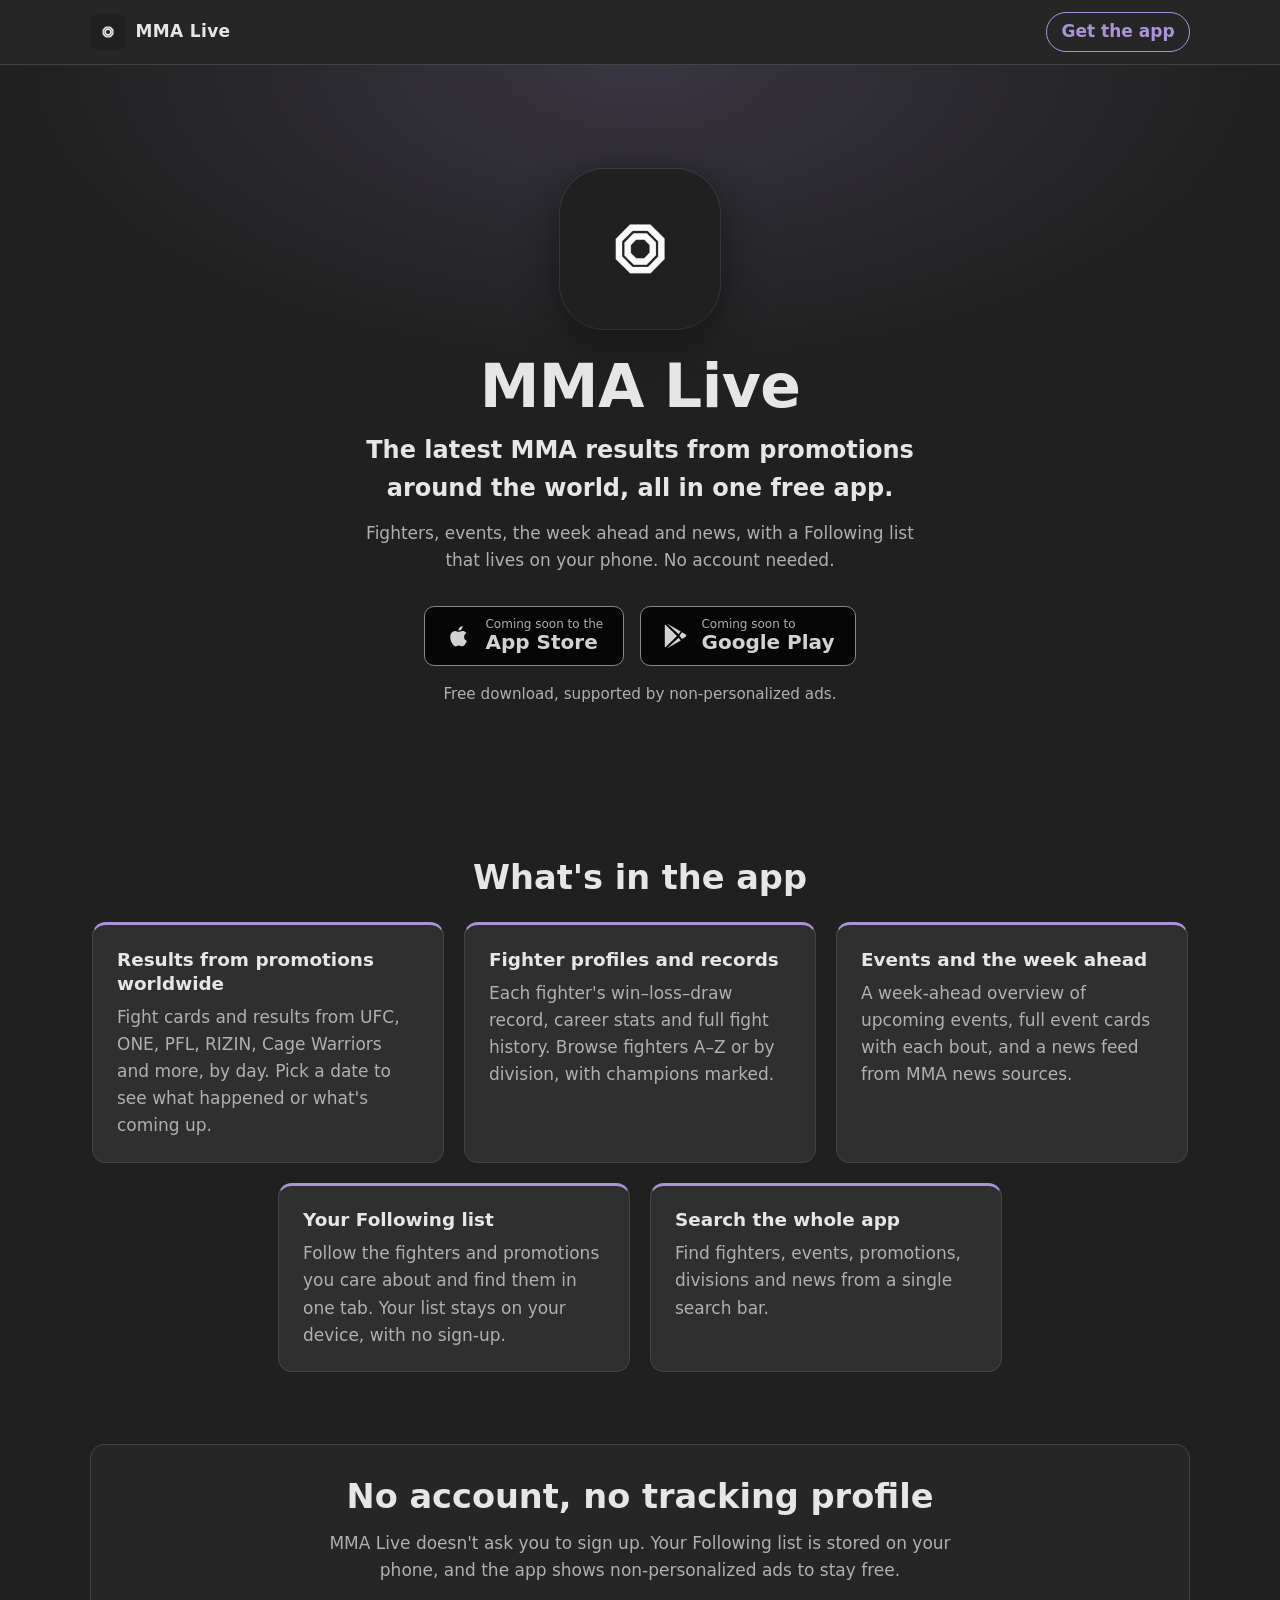
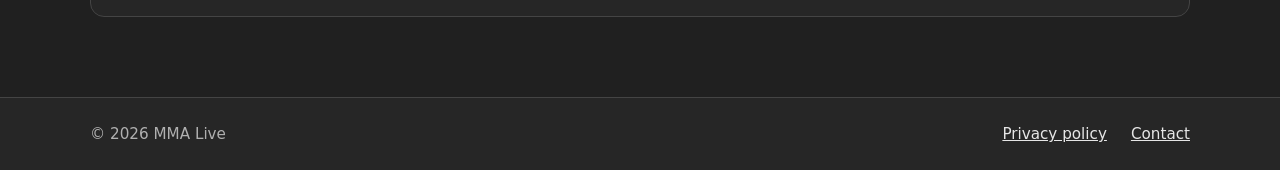
==== index.html @ 93dc12cd "Landing page for mma-live.com (static, GitHub Pages)" ====
<!DOCTYPE html>
<html lang="en">
<head>
  <meta charset="utf-8">
  <meta name="viewport" content="width=device-width, initial-scale=1">
  <title>MMA Live: MMA results, fighters and events worldwide</title>
  <meta name="description" content="MMA Live is a free Android and iOS app for the latest MMA results from promotions around the world, with fighter profiles, events, the week ahead, news and your own Following list. No account needed.">
  <link rel="canonical" href="https://mma-live.com/">
  <meta name="theme-color" content="#202020">
  <meta name="color-scheme" content="dark">

  <!-- Open Graph -->
  <meta property="og:type" content="website">
  <meta property="og:site_name" content="MMA Live">
  <meta property="og:title" content="MMA Live: MMA results, fighters and events worldwide">
  <meta property="og:description" content="The latest MMA results from promotions worldwide, plus fighter profiles, events and a Following list that stays on your device.">
  <meta property="og:url" content="https://mma-live.com/">
  <meta property="og:image" content="https://mma-live.com/assets/og-image.png">
  <meta property="og:image:width" content="1200">
  <meta property="og:image:height" content="630">
  <meta property="og:image:alt" content="MMA Live app logo">

  <!-- Twitter / X -->
  <meta name="twitter:card" content="summary_large_image">
  <meta name="twitter:title" content="MMA Live: MMA results, fighters and events worldwide">
  <meta name="twitter:description" content="The latest MMA results from promotions worldwide, plus fighter profiles, events and a Following list that stays on your device.">
  <meta name="twitter:image" content="https://mma-live.com/assets/og-image.png">

  <link rel="icon" href="/favicon.ico" sizes="any">
  <link rel="icon" type="image/png" sizes="192x192" href="/assets/icon-192.png">
  <link rel="apple-touch-icon" href="/assets/apple-touch-icon.png">
  <link rel="stylesheet" href="/styles.css">
</head>
<body>
  <a class="skip-link" href="#main">Skip to content</a>

  <header class="site-header">
    <div class="container header-inner">
      <a class="brand" href="/" aria-label="MMA Live home">
        <img src="/assets/icon-192.png" alt="" width="36" height="36">
        <span>MMA Live</span>
      </a>
      <a class="header-cta" href="#download">Get the app</a>
    </div>
  </header>

  <main id="main">
    <section class="hero" aria-labelledby="hero-title">
      <div class="container hero-inner">
        <img class="hero-icon" src="/assets/icon-512.png" alt="MMA Live app icon" width="160" height="160">
        <h1 id="hero-title">MMA Live</h1>
        <p class="tagline">The latest MMA results from promotions around the world, all in one free app.</p>
        <p class="subline">Fighters, events, the week ahead and news, with a Following list that lives on your phone. No account needed.</p>

        <div class="store-buttons" id="download">
          <!--
            Store buttons. While a listing isn't live, the button is a non-clickable
            "Coming soon" badge. To go live, flip `live` to true in STORE_LINKS
            at the bottom of this file (one line per store).
          -->
          <span class="store-btn is-soon" data-store="ios">
            <svg class="store-glyph" viewBox="0 0 24 24" aria-hidden="true" focusable="false"><path fill="currentColor" d="M16.37 12.73c-.02-2.2 1.8-3.26 1.88-3.31-1.03-1.5-2.62-1.7-3.19-1.73-1.36-.14-2.65.8-3.34.8-.69 0-1.75-.78-2.88-.76-1.48.02-2.85.86-3.61 2.18-1.54 2.67-.39 6.62 1.11 8.79.73 1.06 1.6 2.25 2.75 2.2 1.1-.04 1.52-.71 2.85-.71 1.33 0 1.71.71 2.88.69 1.19-.02 1.94-1.08 2.67-2.14.84-1.23 1.19-2.42 1.21-2.48-.03-.01-2.32-.89-2.33-3.53zM14.18 6.25c.61-.74 1.02-1.76.91-2.78-.88.04-1.94.59-2.57 1.32-.56.65-1.06 1.69-.93 2.69.98.08 1.98-.5 2.59-1.23z"/></svg>
            <span class="store-text"><small class="store-kicker">Coming soon to the</small><span class="store-name">App Store</span></span>
          </span>
          <span class="store-btn is-soon" data-store="android">
            <svg class="store-glyph" viewBox="0 0 24 24" aria-hidden="true" focusable="false"><path fill="currentColor" d="M3.6 2.2a1 1 0 0 0-.35.78v18.04c0 .31.13.59.35.78l10.1-9.8L3.6 2.2zm11.53 8.4L5.04 1.36l11.9 6.83-1.81 2.41zm0 2.8 1.81 2.41-11.9 6.83 10.09-9.24zm2.78-4.62 3.04 1.75c.87.5.87 1.79 0 2.29l-3.04 1.75-2.1-2.89 2.1-2.9z"/></svg>
            <span class="store-text"><small class="store-kicker">Coming soon to</small><span class="store-name">Google Play</span></span>
          </span>
        </div>
        <p class="store-note" id="store-note">Free download, supported by non-personalized ads.</p>
      </div>
    </section>

    <section class="highlights" aria-labelledby="highlights-title">
      <div class="container">
        <h2 id="highlights-title">What's in the app</h2>
        <ul class="cards">
          <li class="card">
            <h3>Results from promotions worldwide</h3>
            <p>Fight cards and results from UFC, ONE, PFL, RIZIN, Cage Warriors and more, by day. Pick a date to see what happened or what's coming up.</p>
          </li>
          <li class="card">
            <h3>Fighter profiles and records</h3>
            <p>Each fighter's win–loss–draw record, career stats and full fight history. Browse fighters A–Z or by division, with champions marked.</p>
          </li>
          <li class="card">
            <h3>Events and the week ahead</h3>
            <p>A week-ahead overview of upcoming events, full event cards with each bout, and a news feed from MMA news sources.</p>
          </li>
          <li class="card">
            <h3>Your Following list</h3>
            <p>Follow the fighters and promotions you care about and find them in one tab. Your list stays on your device, with no sign-up.</p>
          </li>
          <li class="card">
            <h3>Search the whole app</h3>
            <p>Find fighters, events, promotions, divisions and news from a single search bar.</p>
          </li>
        </ul>
      </div>
    </section>

    <section class="privacy-blurb" aria-labelledby="privacy-title">
      <div class="container">
        <h2 id="privacy-title">No account, no tracking profile</h2>
        <p>MMA Live doesn't ask you to sign up. Your Following list is stored on your phone, and the app shows non-personalized ads to stay free.</p>
      </div>
    </section>
  </main>

  <footer class="site-footer">
    <div class="container footer-inner">
      <p>&copy; <span id="year">2026</span> MMA Live</p>
      <nav aria-label="Footer">
        <ul>
          <li><a href="https://elpython13.github.io/mma-live-privacy-policy/">Privacy policy</a></li>
          <li><a href="mailto:dev.el.software.13@gmail.com">Contact</a></li>
        </ul>
      </nav>
    </div>
  </footer>

  <script>
    // ---------------------------------------------------------------------------
    // STORE LINKS: the single config spot for the download buttons.
    // Neither listing is live yet. When one launches, set `live: true` on its line.
    // TODO(ios): replace idXXXXXXXXXX with the real App Store ID, then set live: true.
    // TODO(android): set live: true once the Play listing is public (it 404s until launch).
    // ---------------------------------------------------------------------------
    var STORE_LINKS = {
      ios:     { url: 'https://apps.apple.com/app/idXXXXXXXXXX', live: false, label: 'Download on the App Store' },
      android: { url: 'https://play.google.com/store/apps/details?id=com.mmaliveapp', live: false, label: 'Get it on Google Play' }
    };

    (function () {
      var kickers = { ios: 'Download on the', android: 'Get it on' };
      document.querySelectorAll('.store-btn[data-store]').forEach(function (el) {
        var cfg = STORE_LINKS[el.getAttribute('data-store')];
        if (!cfg || !cfg.live) return; // stays a non-clickable "Coming soon" badge
        var a = document.createElement('a');
        a.className = 'store-btn';
        a.href = cfg.url;
        a.rel = 'noopener';
        a.setAttribute('aria-label', cfg.label);
        a.innerHTML = el.innerHTML;
        a.querySelector('.store-kicker').textContent = kickers[el.getAttribute('data-store')];
        el.replaceWith(a);
      });
      document.getElementById('year').textContent = new Date().getFullYear();
    })();
  </script>
</body>
</html>
---- styles.css ----
/* MMA Live landing page. Colours from the app theme (mma-live-frontend app/theme/colors.ts). */
:root {
  --bg: #202020;            /* neutral.background */
  --surface: #2f2f2f;       /* neutral.surface */
  --surface-2: #262626;     /* neutral.surfaceContainer */
  --outline: #444444;       /* neutral.outlineVariant */
  --text: #e6e6e6;          /* neutral.onSurface, 13:1 on bg */
  --text-muted: #b0b0b0;    /* neutral.onSurfaceVariant, 7.5:1 on bg */
  --primary: #ab93db;       /* brand.primary, 6.1:1 on bg */
  --on-primary: #1a1525;    /* brand.onPrimary */
  --primary-container: #4a3b6b;
  --radius: 14px;
  --font: system-ui, -apple-system, "Segoe UI", Roboto, "Helvetica Neue", Arial, sans-serif;
}

*, *::before, *::after { box-sizing: border-box; }
html { -webkit-text-size-adjust: 100%; scroll-behavior: smooth; }
@media (prefers-reduced-motion: reduce) { html { scroll-behavior: auto; } }
body {
  margin: 0;
  font-family: var(--font);
  font-size: 1.0625rem;
  line-height: 1.6;
  color: var(--text);
  background: var(--bg);
  min-height: 100vh;
  display: flex;
  flex-direction: column;
}
main { flex: 1 0 auto; }
img, svg { display: block; max-width: 100%; }
a { color: var(--primary); }
a:focus-visible, .store-btn:focus-visible {
  outline: 3px solid var(--primary);
  outline-offset: 3px;
  border-radius: 6px;
}

.container { width: min(1100px, 100% - 2.5rem); margin-inline: auto; }

.skip-link {
  position: absolute; left: 1rem; top: -3rem;
  background: var(--primary); color: var(--on-primary);
  padding: .5rem 1rem; border-radius: 8px; font-weight: 700; z-index: 10;
}
.skip-link:focus { top: 1rem; }

/* Header */
.site-header { border-bottom: 1px solid var(--outline); background: var(--surface-2); }
.header-inner { display: flex; align-items: center; justify-content: space-between; min-height: 64px; }
.brand { display: flex; align-items: center; gap: .6rem; color: var(--text); text-decoration: none; font-weight: 800; letter-spacing: .02em; }
.brand img { border-radius: 8px; }
.header-cta {
  color: var(--primary); text-decoration: none; font-weight: 600;
  border: 1px solid var(--primary); padding: .35rem .9rem; border-radius: 999px;
}
.header-cta:hover { background: var(--primary-container); color: #e8dff7; }

/* Hero */
.hero {
  padding: clamp(3rem, 9vw, 6.5rem) 0 clamp(2.5rem, 7vw, 5rem);
  text-align: center;
  background: radial-gradient(ellipse 70% 60% at 50% 0%, rgba(171,147,219,.18), transparent 70%);
}
.hero-inner { display: flex; flex-direction: column; align-items: center; }
.hero-icon { width: clamp(112px, 22vw, 160px); height: auto; border-radius: 28%; box-shadow: 0 10px 40px rgba(0,0,0,.45), 0 0 0 1px var(--outline); }
h1 { font-size: clamp(2.4rem, 7vw, 3.75rem); line-height: 1.1; margin: 1.5rem 0 .75rem; letter-spacing: -.01em; }
.tagline { font-size: clamp(1.2rem, 3vw, 1.5rem); font-weight: 600; margin: 0 auto .75rem; max-width: 34ch; }
.subline { color: var(--text-muted); margin: 0 auto 2rem; max-width: 52ch; }

/* Store buttons */
.store-buttons { display: flex; flex-wrap: wrap; gap: 1rem; justify-content: center; }
.store-btn {
  display: inline-flex; align-items: center; gap: .75rem;
  min-width: 200px; padding: .65rem 1.25rem;
  background: #000; color: #fff; text-decoration: none;
  border: 1px solid #a6a6a6; border-radius: 10px; text-align: left;
}
a.store-btn:hover { background: #111; border-color: #fff; }
.store-btn.is-soon { cursor: default; opacity: .8; }
.store-glyph { width: 28px; height: 28px; flex: none; }
.store-text { display: flex; flex-direction: column; line-height: 1.15; }
.store-kicker { font-size: .75rem; color: #d0d0d0; }
.store-name { font-size: 1.25rem; font-weight: 600; }
.store-note { color: var(--text-muted); font-size: .95rem; margin: 1rem 0 0; }

/* Highlights */
.highlights { padding: clamp(2.5rem, 7vw, 4.5rem) 0; }
h2 { font-size: clamp(1.6rem, 4vw, 2.1rem); line-height: 1.2; margin: 0 0 1.5rem; text-align: center; }
.cards {
  list-style: none; margin: 0; padding: 0;
  display: flex; flex-wrap: wrap; justify-content: center; gap: 1.25rem;
}
.cards > .card { flex: 1 1 300px; max-width: 352px; }
@media (max-width: 420px) { .cards > .card { max-width: none; } }
.card {
  background: var(--surface); border: 1px solid var(--outline);
  border-radius: var(--radius); padding: 1.4rem 1.5rem;
  border-top: 3px solid var(--primary);
}
.card h3 { margin: 0 0 .5rem; font-size: 1.15rem; line-height: 1.3; }
.card p { margin: 0; color: var(--text-muted); }

/* Privacy blurb */
.privacy-blurb { padding: 0 0 clamp(3rem, 8vw, 5rem); text-align: center; }
.privacy-blurb .container {
  background: var(--surface-2); border: 1px solid var(--outline);
  border-radius: var(--radius); padding: 2rem 1.5rem;
}
.privacy-blurb h2 { margin-bottom: .75rem; }
.privacy-blurb p { color: var(--text-muted); margin: 0 auto; max-width: 60ch; }

/* Footer */
.site-footer { border-top: 1px solid var(--outline); background: var(--surface-2); color: var(--text-muted); font-size: .95rem; }
.footer-inner { display: flex; flex-wrap: wrap; gap: 1rem; align-items: center; justify-content: space-between; padding-block: 1.5rem; }
.footer-inner p { margin: 0; }
.footer-inner ul { list-style: none; display: flex; gap: 1.5rem; margin: 0; padding: 0; }
.footer-inner a { color: var(--text); }
.footer-inner a:hover { color: var(--primary); }

/* 404 */
.notfound { min-height: 60vh; display: grid; place-items: center; text-align: center; padding: 4rem 0; }
.notfound .btn {
  display: inline-block; margin-top: 1rem; padding: .7rem 1.4rem; border-radius: 999px;
  background: var(--primary); color: var(--on-primary); font-weight: 700; text-decoration: none;
}
.notfound-icon { margin: 0 auto; border-radius: 22px; }
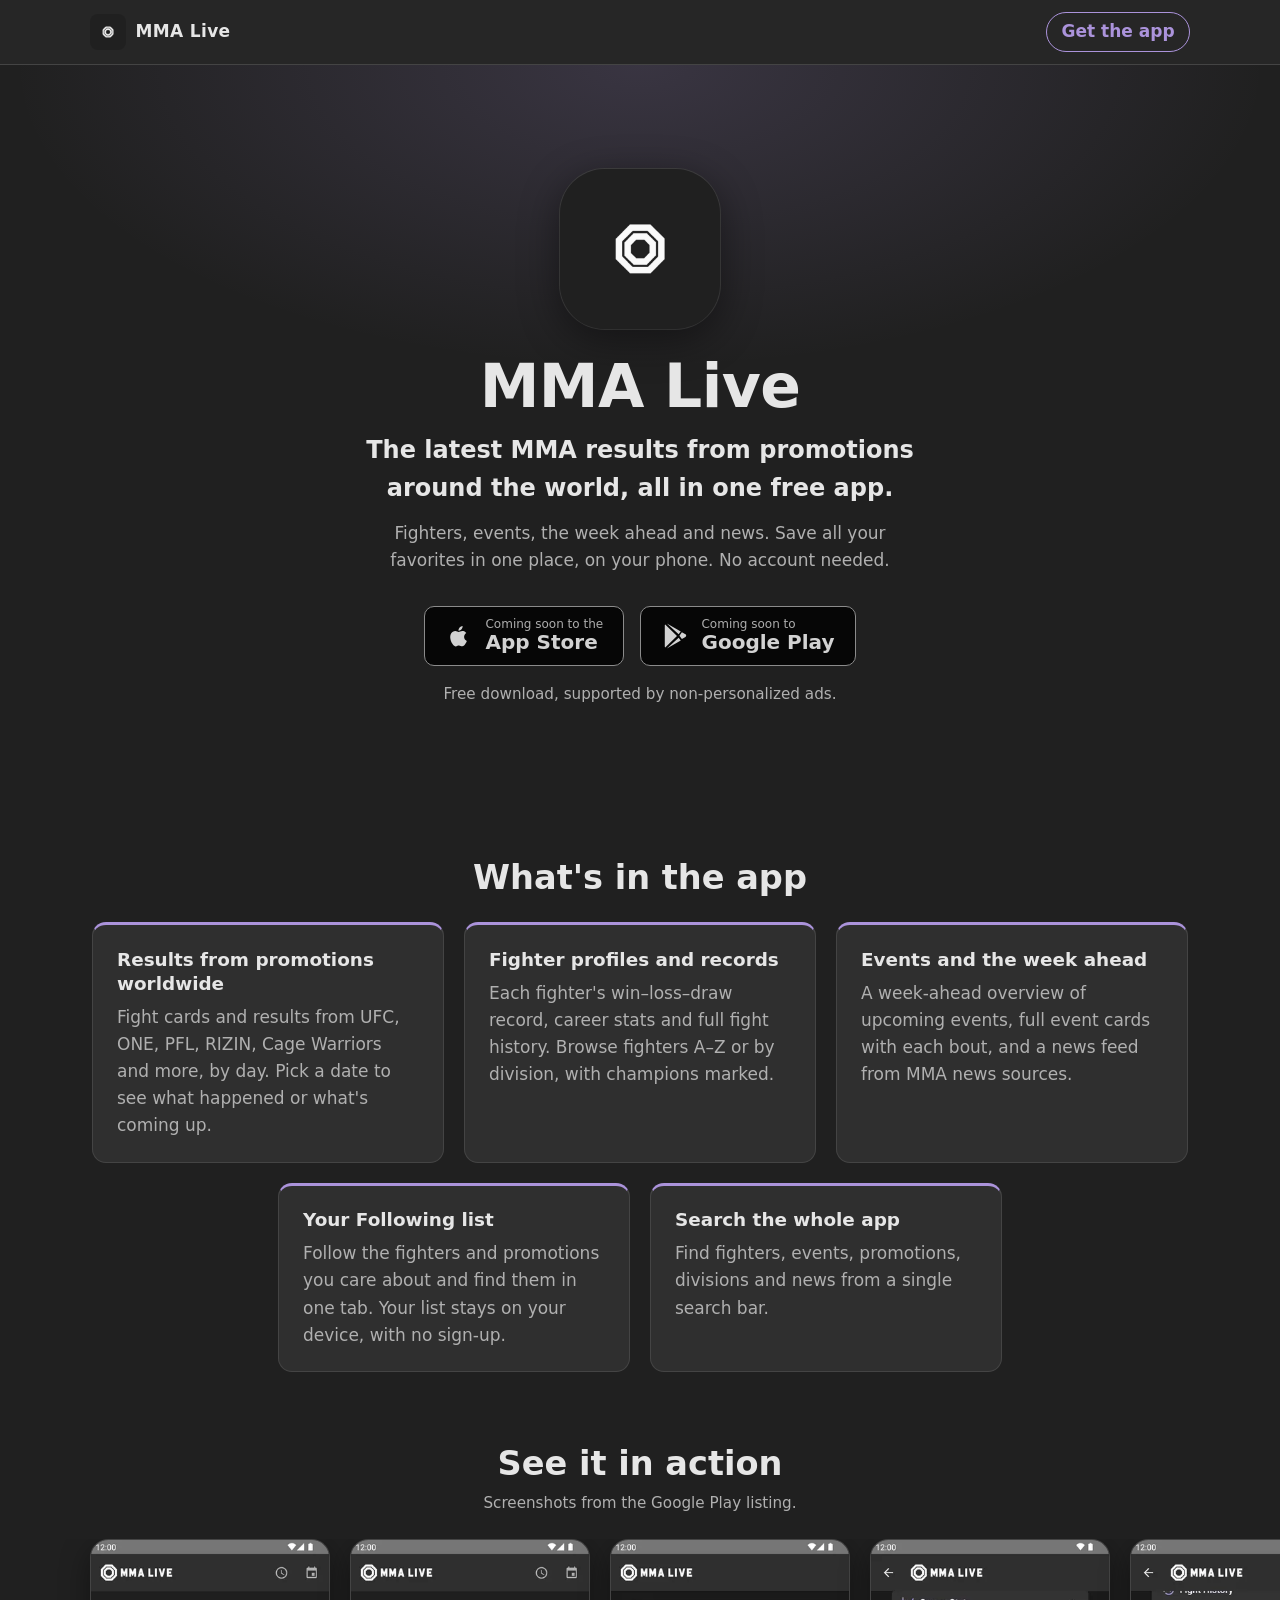
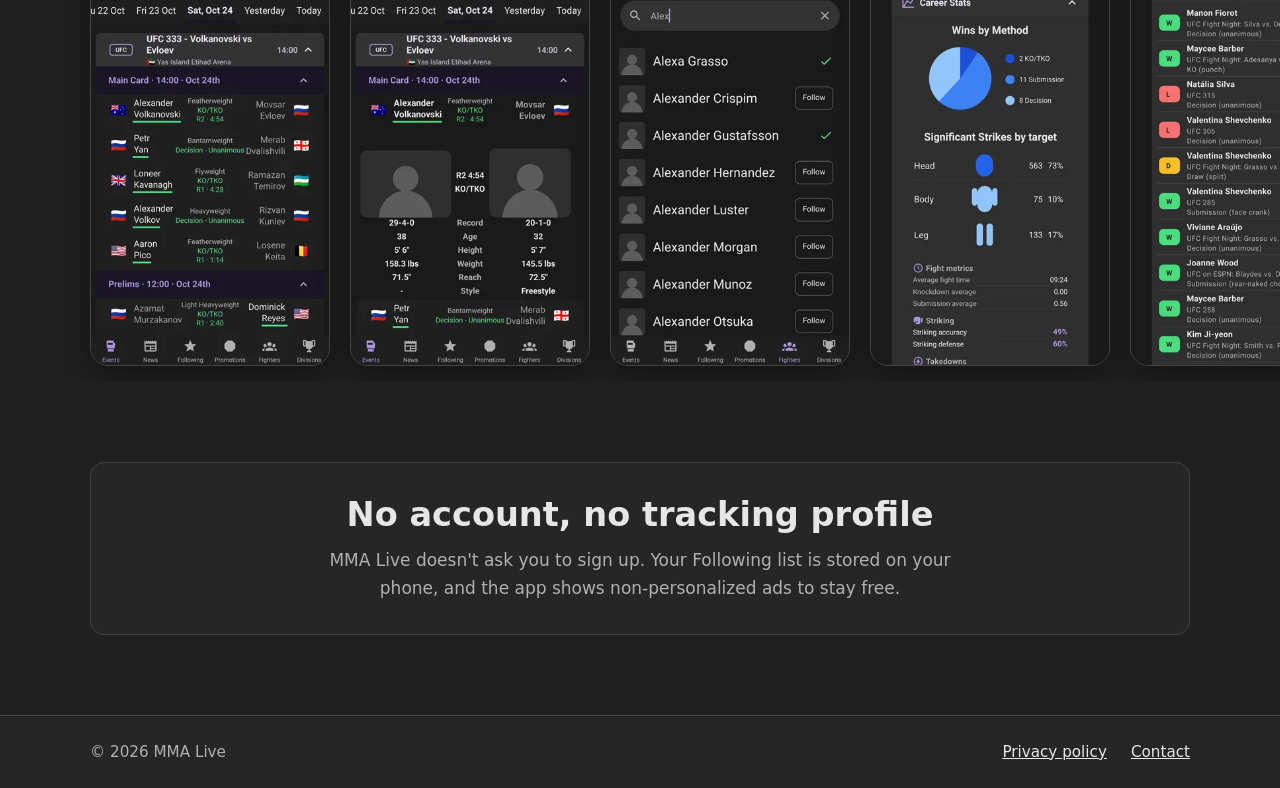
==== commit 452a179d: "Kris edits: favorites copy, Google Play screenshot gallery" ====
--- a/index.html
+++ b/index.html
@@ -50,7 +50,7 @@
         <img class="hero-icon" src="/assets/icon-512.png" alt="MMA Live app icon" width="160" height="160">
         <h1 id="hero-title">MMA Live</h1>
         <p class="tagline">The latest MMA results from promotions around the world, all in one free app.</p>
-        <p class="subline">Fighters, events, the week ahead and news, with a Following list that lives on your phone. No account needed.</p>
+        <p class="subline">Fighters, events, the week ahead and news. Save all your favorites in one place, on your phone. No account needed.</p>
 
         <div class="store-buttons" id="download">
           <!--
@@ -97,6 +97,42 @@
           </li>
         </ul>
       </div>
+    </section>
+
+
+    <section class="screens" aria-labelledby="screens-title">
+      <div class="container">
+        <h2 id="screens-title">See it in action</h2>
+        <p class="screens-hint">Screenshots from the Google Play listing.</p>
+      </div>
+      <section class="shot-strip" aria-label="App screenshots, scrolls sideways" tabindex="0">
+        <ul class="shot-list">
+          <li class="shot">
+            <img src="/assets/screens/01-events-results-360.webp" srcset="/assets/screens/01-events-results-360.webp 360w, /assets/screens/01-events-results-720.webp 720w" sizes="(max-width: 600px) 62vw, 240px" width="360" height="640" loading="lazy" decoding="async" alt="Events tab showing UFC 333 results by day, with each bout's winner, method and round">
+          </li>
+          <li class="shot">
+            <img src="/assets/screens/02-bout-details-360.webp" srcset="/assets/screens/02-bout-details-360.webp 360w, /assets/screens/02-bout-details-720.webp 720w" sizes="(max-width: 600px) 62vw, 240px" width="360" height="640" loading="lazy" decoding="async" alt="Bout details for Volkanovski vs Evloev, comparing record, age, height, weight and reach">
+          </li>
+          <li class="shot">
+            <img src="/assets/screens/03-fighters-360.webp" srcset="/assets/screens/03-fighters-360.webp 360w, /assets/screens/03-fighters-720.webp 720w" sizes="(max-width: 600px) 62vw, 240px" width="360" height="640" loading="lazy" decoding="async" alt="Fighters tab searching for &quot;Alex&quot;, with Follow buttons next to each fighter">
+          </li>
+          <li class="shot">
+            <img src="/assets/screens/04-fighter-profile-360.webp" srcset="/assets/screens/04-fighter-profile-360.webp 360w, /assets/screens/04-fighter-profile-720.webp 720w" sizes="(max-width: 600px) 62vw, 240px" width="360" height="640" loading="lazy" decoding="async" alt="Fighter profile Career Stats: wins by method pie chart and significant strikes by target">
+          </li>
+          <li class="shot">
+            <img src="/assets/screens/05-fight-history-360.webp" srcset="/assets/screens/05-fight-history-360.webp 360w, /assets/screens/05-fight-history-720.webp 720w" sizes="(max-width: 600px) 62vw, 240px" width="360" height="640" loading="lazy" decoding="async" alt="Fighter profile Fight History listing past bouts with win, loss and draw badges">
+          </li>
+          <li class="shot">
+            <img src="/assets/screens/06-promotions-360.webp" srcset="/assets/screens/06-promotions-360.webp 360w, /assets/screens/06-promotions-720.webp 720w" sizes="(max-width: 600px) 62vw, 240px" width="360" height="640" loading="lazy" decoding="async" alt="Promotions tab listing PFL, M-1 Global, ACA and UFC with their next events">
+          </li>
+          <li class="shot">
+            <img src="/assets/screens/07-following-fighters-360.webp" srcset="/assets/screens/07-following-fighters-360.webp 360w, /assets/screens/07-following-fighters-720.webp 720w" sizes="(max-width: 600px) 62vw, 240px" width="360" height="640" loading="lazy" decoding="async" alt="Following tab with followed fighters shown as cards above a fighter search">
+          </li>
+          <li class="shot">
+            <img src="/assets/screens/08-following-promotions-360.webp" srcset="/assets/screens/08-following-promotions-360.webp 360w, /assets/screens/08-following-promotions-720.webp 720w" sizes="(max-width: 600px) 62vw, 240px" width="360" height="640" loading="lazy" decoding="async" alt="Following tab with followed promotions RIZIN, ONE and PFL and their next events">
+          </li>
+        </ul>
+      </section>
     </section>
 
     <section class="privacy-blurb" aria-labelledby="privacy-title">
--- a/styles.css
+++ b/styles.css
@@ -125,3 +125,28 @@
   background: var(--primary); color: var(--on-primary); font-weight: 700; text-decoration: none;
 }
 .notfound-icon { margin: 0 auto; border-radius: 22px; }
+
+/* Screenshot strip (Google Play phone set). Scrolls sideways at every width. */
+.screens { padding: 0 0 clamp(3rem, 8vw, 5rem); }
+.screens h2 { margin-bottom: .4rem; }
+.screens-hint { text-align: center; color: var(--text-muted); margin: 0 0 1.5rem; font-size: .95rem; }
+.shot-strip {
+  overflow-x: auto;
+  scroll-snap-type: x mandatory;
+  -webkit-overflow-scrolling: touch;
+  scrollbar-color: var(--outline) transparent;
+  padding-bottom: 1rem;
+}
+.shot-strip:focus-visible { outline: 3px solid var(--primary); outline-offset: -3px; }
+.shot-list {
+  list-style: none; margin: 0; padding: 0 max(1.25rem, (100% - 1100px) / 2);
+  display: flex; gap: 1.25rem; width: max-content;
+}
+.shot { scroll-snap-align: center; flex: none; width: 240px; }
+.shot img {
+  width: 100%; height: auto; aspect-ratio: 9 / 16;
+  border-radius: 18px; border: 1px solid var(--outline);
+  background: var(--surface-2);
+  box-shadow: 0 10px 30px rgba(0,0,0,.4);
+}
+@media (max-width: 600px) { .shot { width: 62vw; } }
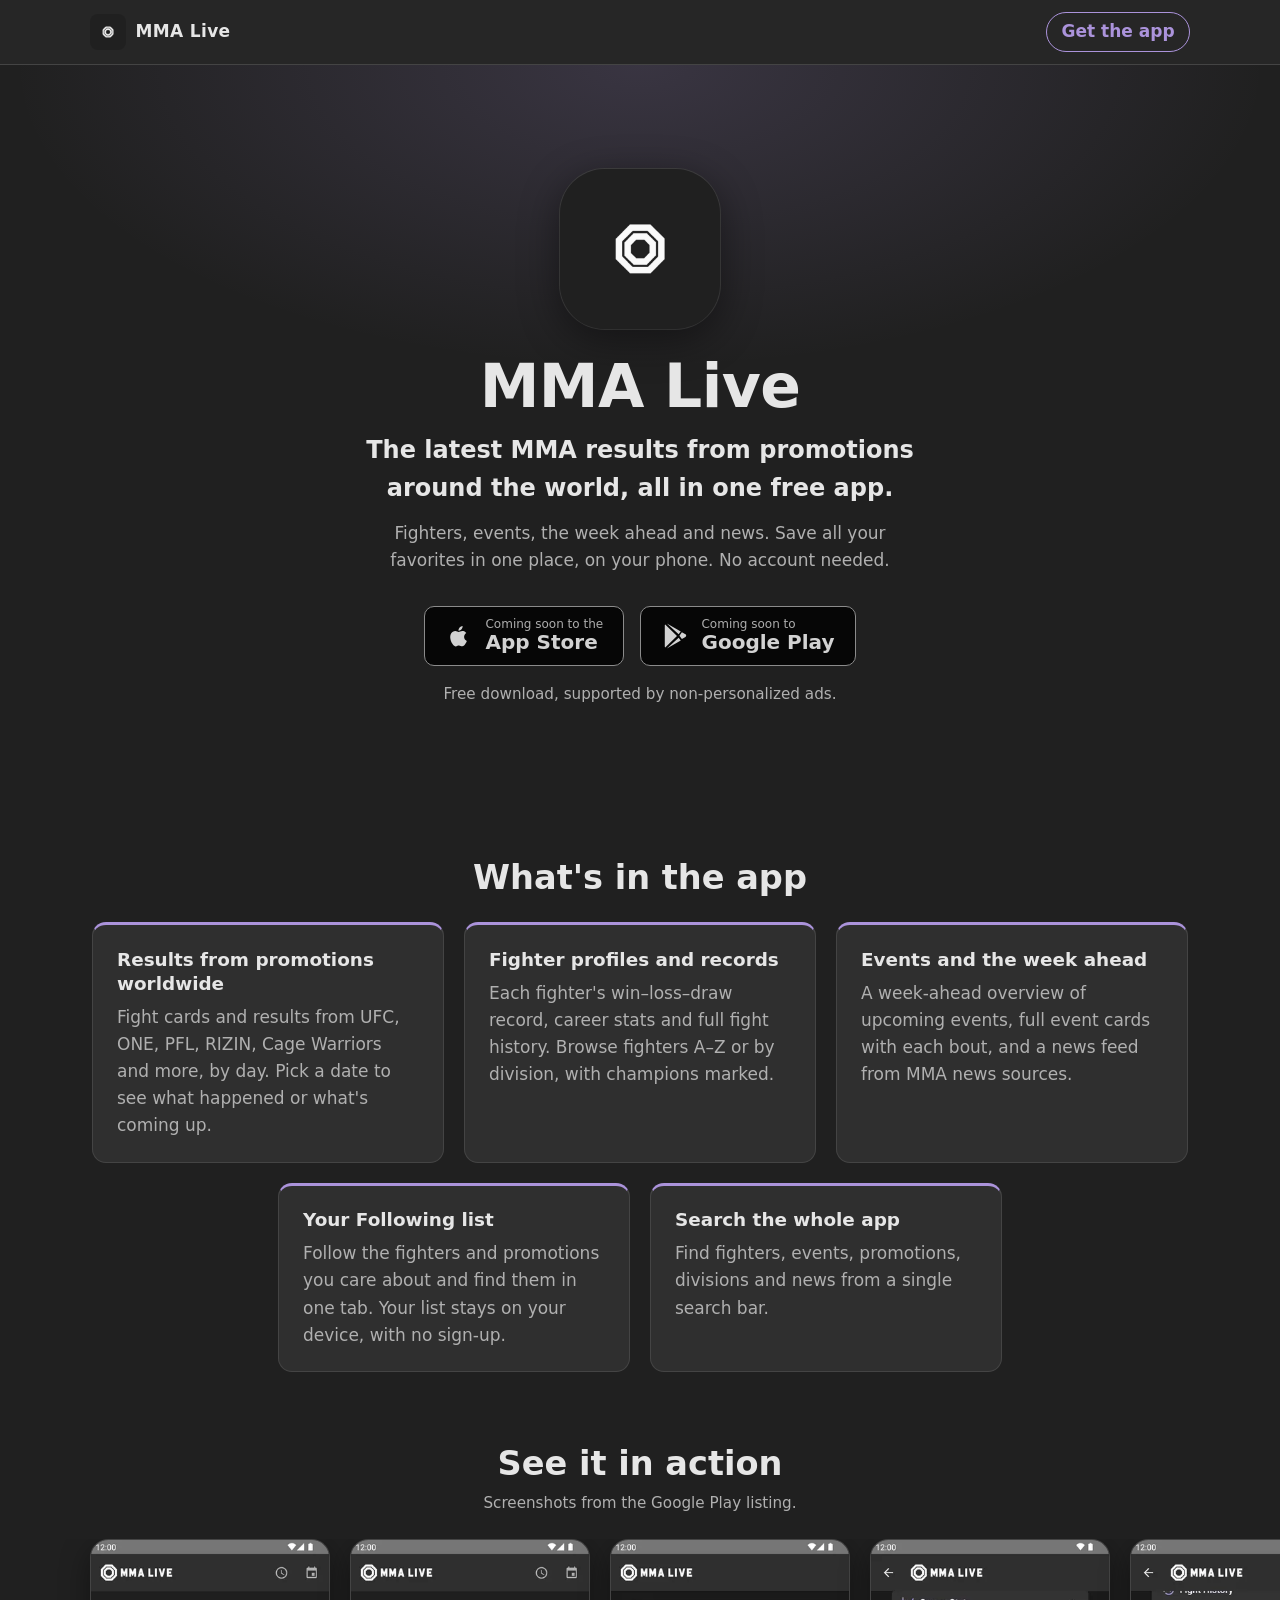
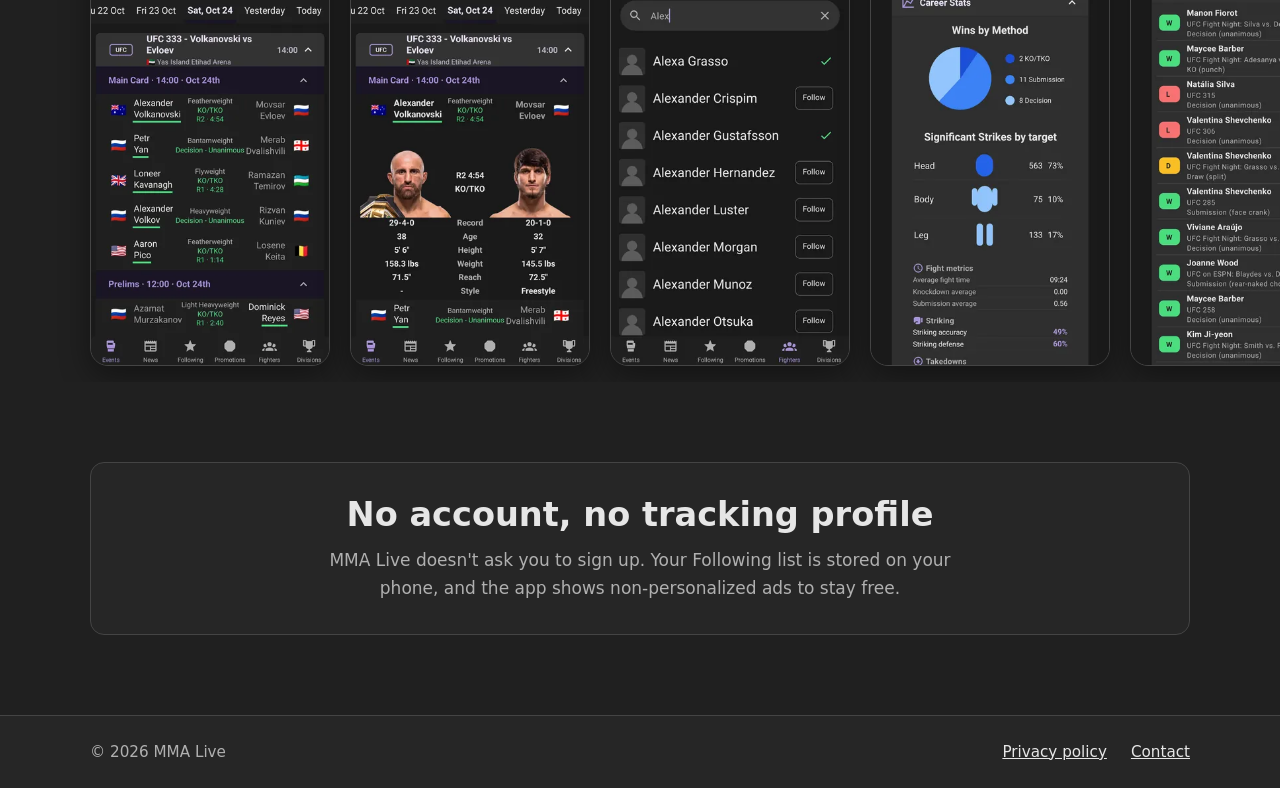
==== commit 8924bf2d: "Gallery: use Kris's requested Play screenshots with real fighter photos (02, 07)" ====
--- a/index.html
+++ b/index.html
@@ -111,7 +111,7 @@
             <img src="/assets/screens/01-events-results-360.webp" srcset="/assets/screens/01-events-results-360.webp 360w, /assets/screens/01-events-results-720.webp 720w" sizes="(max-width: 600px) 62vw, 240px" width="360" height="640" loading="lazy" decoding="async" alt="Events tab showing UFC 333 results by day, with each bout's winner, method and round">
           </li>
           <li class="shot">
-            <img src="/assets/screens/02-bout-details-360.webp" srcset="/assets/screens/02-bout-details-360.webp 360w, /assets/screens/02-bout-details-720.webp 720w" sizes="(max-width: 600px) 62vw, 240px" width="360" height="640" loading="lazy" decoding="async" alt="Bout details for Volkanovski vs Evloev, comparing record, age, height, weight and reach">
+            <img src="/assets/screens/02-bout-details-360.webp" srcset="/assets/screens/02-bout-details-360.webp 360w, /assets/screens/02-bout-details-720.webp 720w" sizes="(max-width: 600px) 62vw, 240px" width="360" height="640" loading="lazy" decoding="async" alt="Bout details for Volkanovski vs Evloev with both fighters' photos, comparing record, age, height, weight and reach">
           </li>
           <li class="shot">
             <img src="/assets/screens/03-fighters-360.webp" srcset="/assets/screens/03-fighters-360.webp 360w, /assets/screens/03-fighters-720.webp 720w" sizes="(max-width: 600px) 62vw, 240px" width="360" height="640" loading="lazy" decoding="async" alt="Fighters tab searching for &quot;Alex&quot;, with Follow buttons next to each fighter">
@@ -126,7 +126,7 @@
             <img src="/assets/screens/06-promotions-360.webp" srcset="/assets/screens/06-promotions-360.webp 360w, /assets/screens/06-promotions-720.webp 720w" sizes="(max-width: 600px) 62vw, 240px" width="360" height="640" loading="lazy" decoding="async" alt="Promotions tab listing PFL, M-1 Global, ACA and UFC with their next events">
           </li>
           <li class="shot">
-            <img src="/assets/screens/07-following-fighters-360.webp" srcset="/assets/screens/07-following-fighters-360.webp 360w, /assets/screens/07-following-fighters-720.webp 720w" sizes="(max-width: 600px) 62vw, 240px" width="360" height="640" loading="lazy" decoding="async" alt="Following tab with followed fighters shown as cards above a fighter search">
+            <img src="/assets/screens/07-following-fighters-360.webp" srcset="/assets/screens/07-following-fighters-360.webp 360w, /assets/screens/07-following-fighters-720.webp 720w" sizes="(max-width: 600px) 62vw, 240px" width="360" height="640" loading="lazy" decoding="async" alt="Following tab with photo cards for followed fighters Alexa Grasso and Alexander Gustafsson above a fighter search">
           </li>
           <li class="shot">
             <img src="/assets/screens/08-following-promotions-360.webp" srcset="/assets/screens/08-following-promotions-360.webp 360w, /assets/screens/08-following-promotions-720.webp 720w" sizes="(max-width: 600px) 62vw, 240px" width="360" height="640" loading="lazy" decoding="async" alt="Following tab with followed promotions RIZIN, ONE and PFL and their next events">
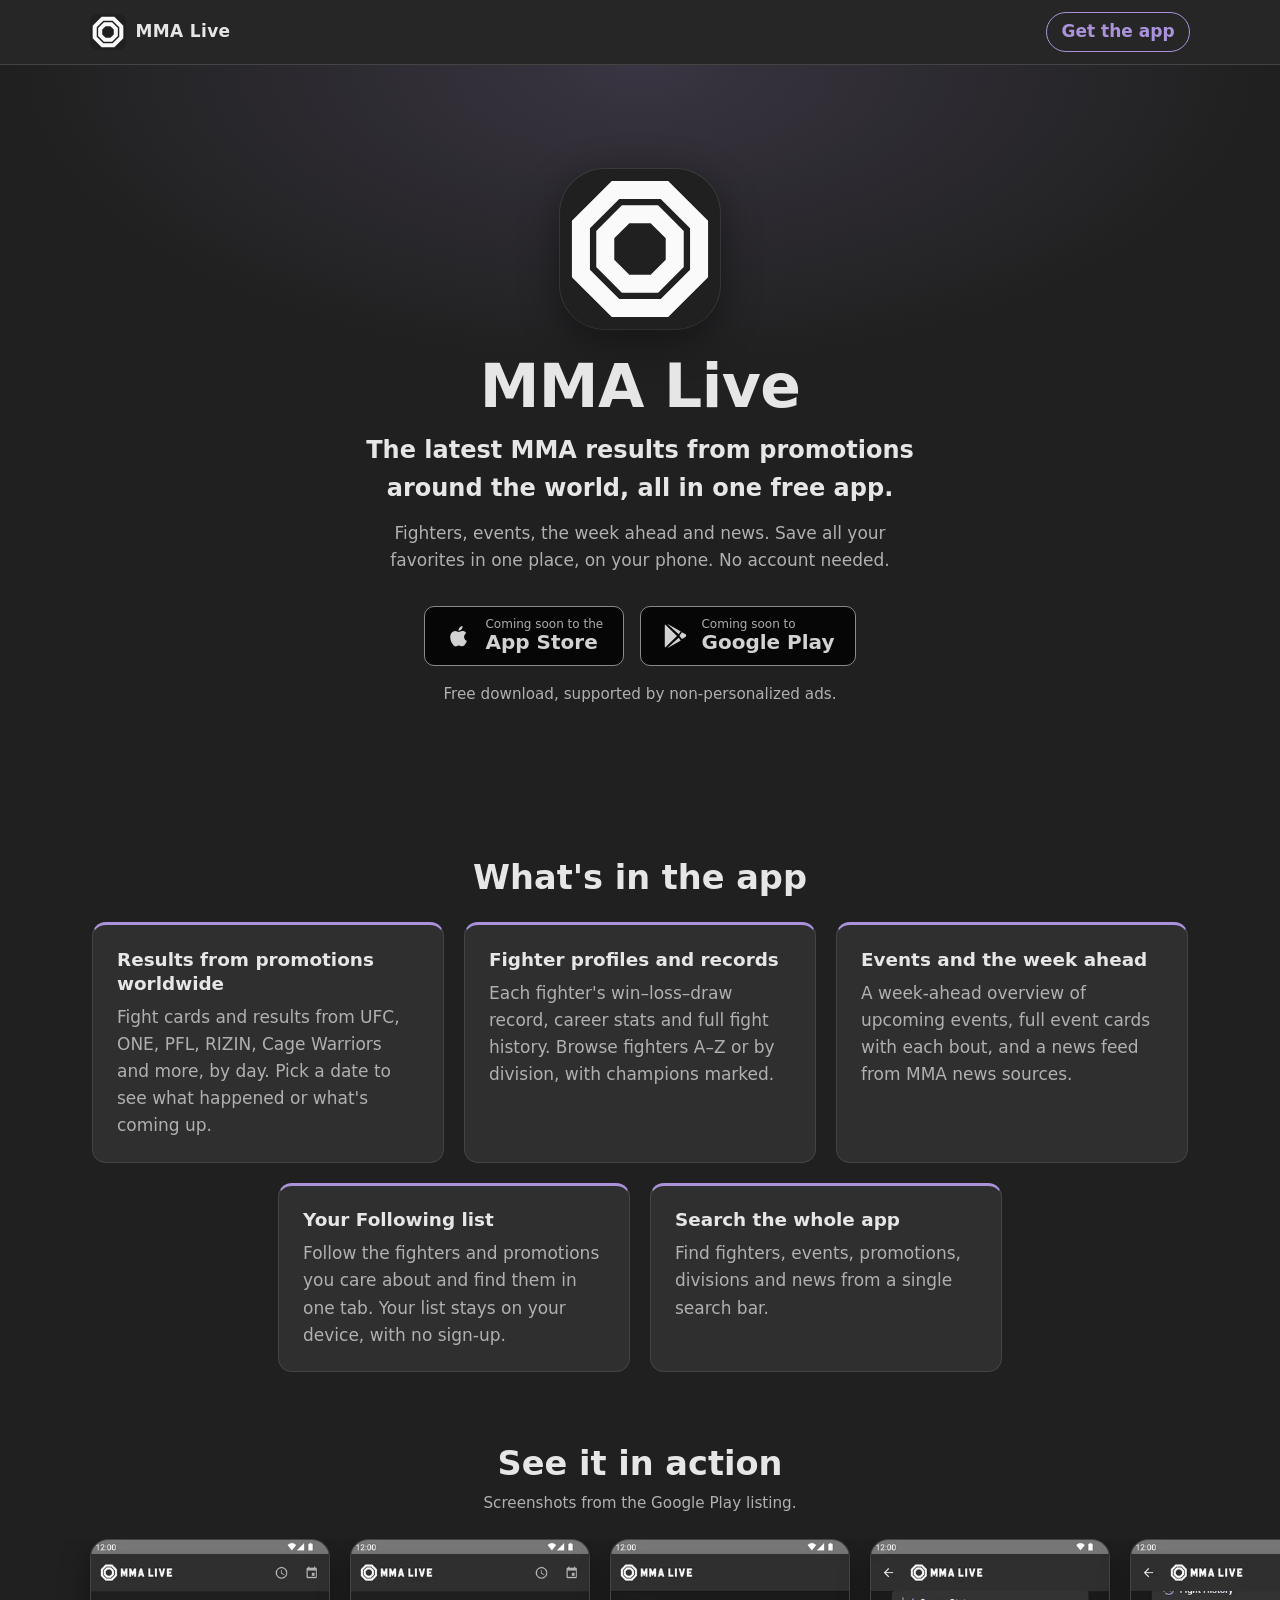
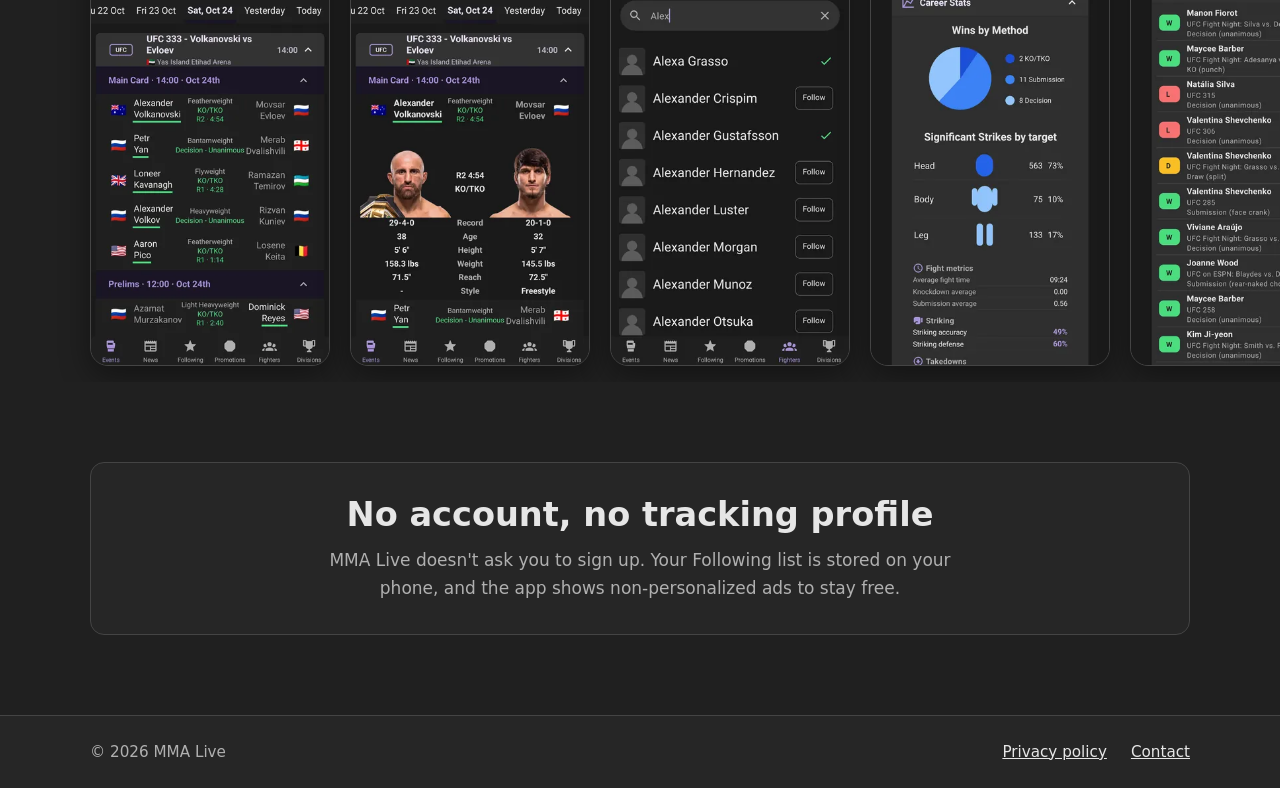
==== commit 6dce55f8: "Bigger app icon: glyph fills ~85% of the tile (vector source), regenerate PNG icons, favicon and OG " ====
--- a/index.html
+++ b/index.html
@@ -27,6 +27,7 @@
   <meta name="twitter:image" content="https://mma-live.com/assets/og-image.png">
 
   <link rel="icon" href="/favicon.ico" sizes="any">
+  <link rel="icon" type="image/svg+xml" href="/assets/icon.svg">
   <link rel="icon" type="image/png" sizes="192x192" href="/assets/icon-192.png">
   <link rel="apple-touch-icon" href="/assets/apple-touch-icon.png">
   <link rel="stylesheet" href="/styles.css">
@@ -37,7 +38,7 @@
   <header class="site-header">
     <div class="container header-inner">
       <a class="brand" href="/" aria-label="MMA Live home">
-        <img src="/assets/icon-192.png" alt="" width="36" height="36">
+        <img src="/assets/icon.svg" alt="" width="36" height="36">
         <span>MMA Live</span>
       </a>
       <a class="header-cta" href="#download">Get the app</a>
@@ -47,7 +48,7 @@
   <main id="main">
     <section class="hero" aria-labelledby="hero-title">
       <div class="container hero-inner">
-        <img class="hero-icon" src="/assets/icon-512.png" alt="MMA Live app icon" width="160" height="160">
+        <img class="hero-icon" src="/assets/icon.svg" alt="MMA Live app icon" width="160" height="160">
         <h1 id="hero-title">MMA Live</h1>
         <p class="tagline">The latest MMA results from promotions around the world, all in one free app.</p>
         <p class="subline">Fighters, events, the week ahead and news. Save all your favorites in one place, on your phone. No account needed.</p>
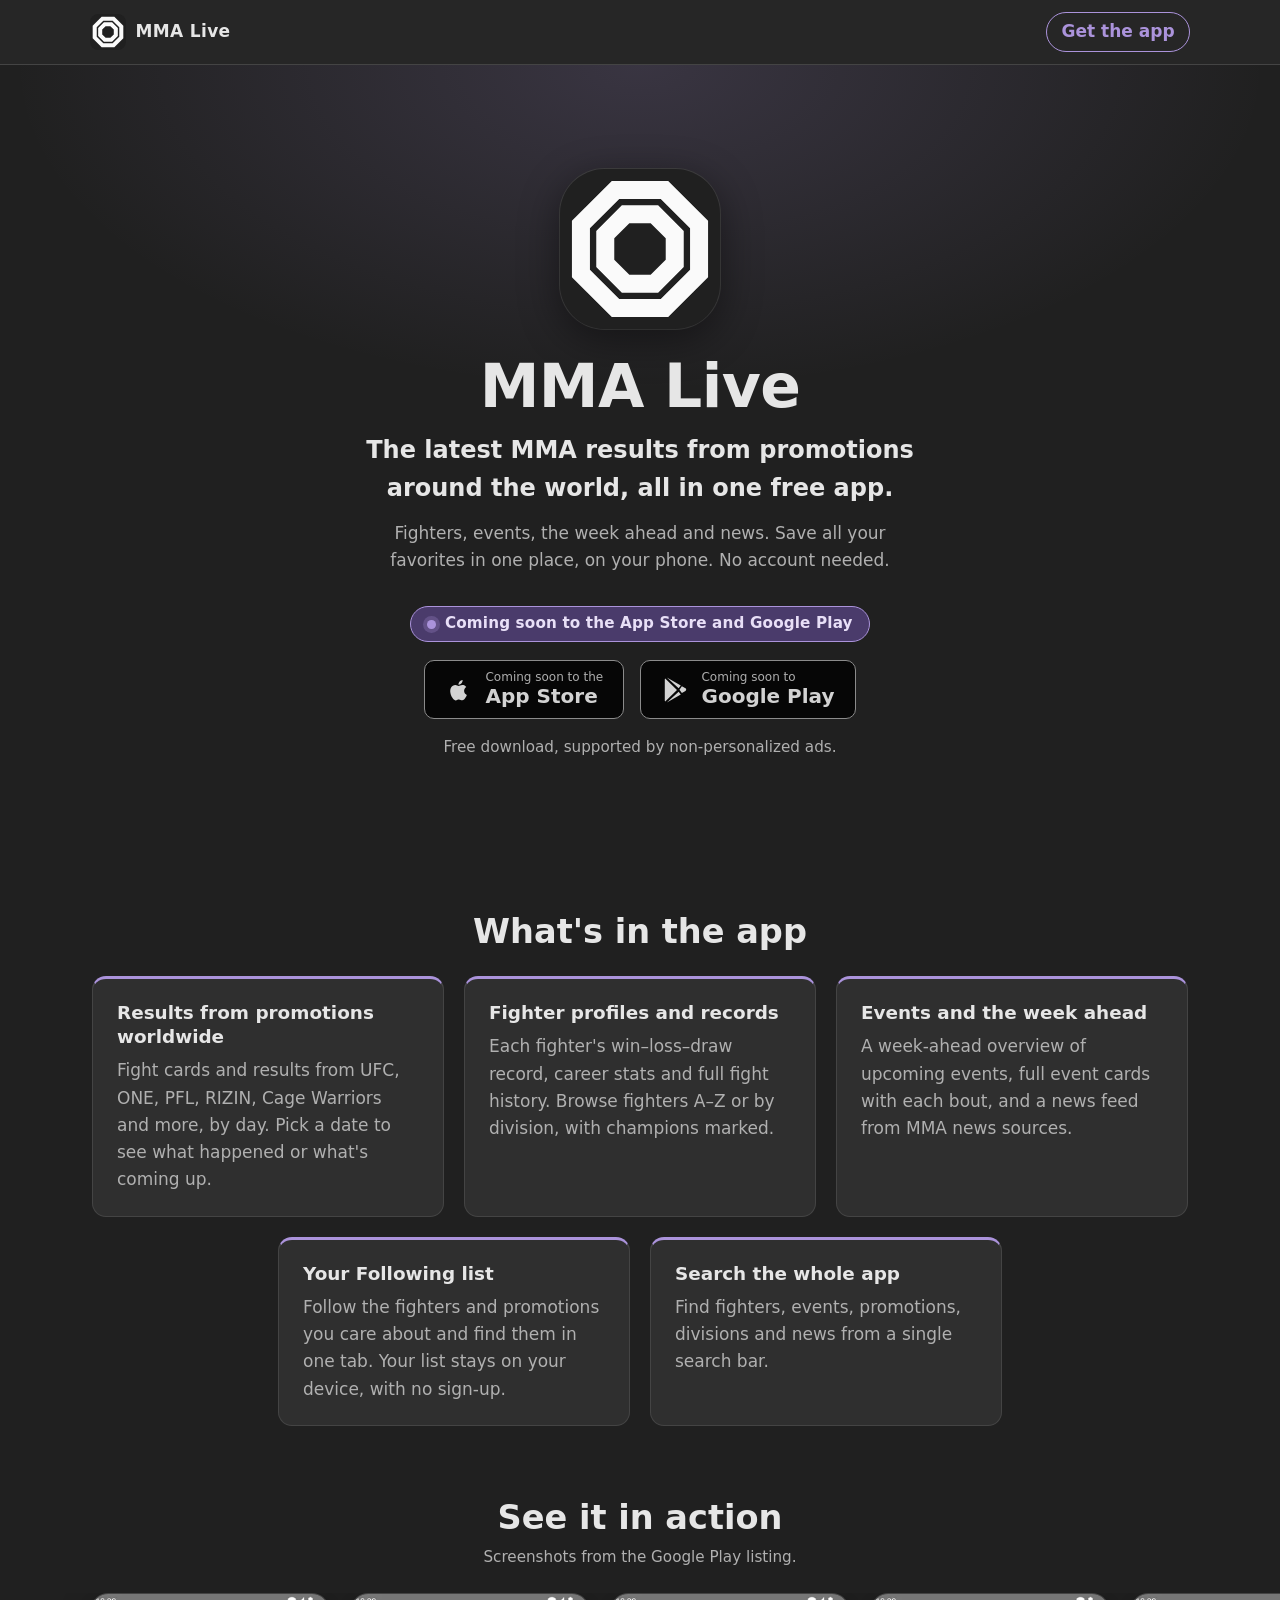
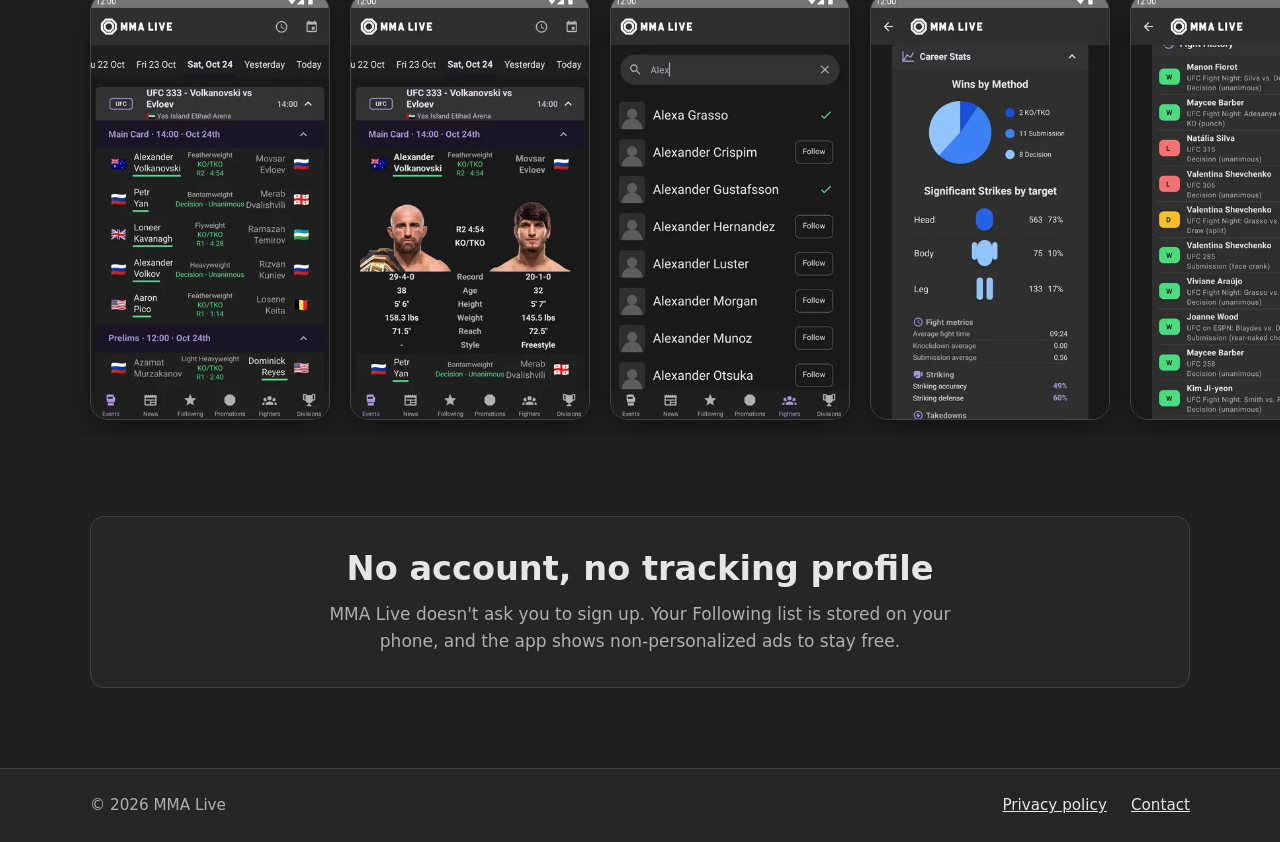
==== commit b6d3d66d: "QA L1-L3 + 'Coming soon' pill driven by STORE_LINKS; live store links open in a new tab" ====
--- a/index.html
+++ b/index.html
@@ -53,11 +53,13 @@
         <p class="tagline">The latest MMA results from promotions around the world, all in one free app.</p>
         <p class="subline">Fighters, events, the week ahead and news. Save all your favorites in one place, on your phone. No account needed.</p>
 
+        <p class="soon-pill" id="soon-pill"><span class="soon-dot" aria-hidden="true"></span><span id="soon-text">Coming soon to the App Store and Google Play</span></p>
         <div class="store-buttons" id="download">
           <!--
             Store buttons. While a listing isn't live, the button is a non-clickable
             "Coming soon" badge. To go live, flip `live` to true in STORE_LINKS
-            at the bottom of this file (one line per store).
+            at the bottom of this file (one line per store). The "Coming soon" pill
+            above updates itself from STORE_LINKS and disappears once both are live.
           -->
           <span class="store-btn is-soon" data-store="ios">
             <svg class="store-glyph" viewBox="0 0 24 24" aria-hidden="true" focusable="false"><path fill="currentColor" d="M16.37 12.73c-.02-2.2 1.8-3.26 1.88-3.31-1.03-1.5-2.62-1.7-3.19-1.73-1.36-.14-2.65.8-3.34.8-.69 0-1.75-.78-2.88-.76-1.48.02-2.85.86-3.61 2.18-1.54 2.67-.39 6.62 1.11 8.79.73 1.06 1.6 2.25 2.75 2.2 1.1-.04 1.52-.71 2.85-.71 1.33 0 1.71.71 2.88.69 1.19-.02 1.94-1.08 2.67-2.14.84-1.23 1.19-2.42 1.21-2.48-.03-.01-2.32-.89-2.33-3.53zM14.18 6.25c.61-.74 1.02-1.76.91-2.78-.88.04-1.94.59-2.57 1.32-.56.65-1.06 1.69-.93 2.69.98.08 1.98-.5 2.59-1.23z"/></svg>
@@ -176,12 +178,24 @@
         var a = document.createElement('a');
         a.className = 'store-btn';
         a.href = cfg.url;
-        a.rel = 'noopener';
-        a.setAttribute('aria-label', cfg.label);
+        a.target = '_blank';
+        a.rel = 'noopener noreferrer';
+        a.setAttribute('aria-label', cfg.label + ' (opens in a new tab)');
         a.innerHTML = el.innerHTML;
         a.querySelector('.store-kicker').textContent = kickers[el.getAttribute('data-store')];
         el.replaceWith(a);
       });
+
+      // "Coming soon" pill: lists only the stores that aren't live yet; hidden when both are.
+      var names = { ios: 'the App Store', android: 'Google Play' };
+      var soon = ['ios', 'android'].filter(function (k) { return !(STORE_LINKS[k] && STORE_LINKS[k].live); });
+      var pill = document.getElementById('soon-pill');
+      if (soon.length === 0) {
+        pill.hidden = true;
+      } else {
+        document.getElementById('soon-text').textContent =
+          'Coming soon to ' + soon.map(function (k) { return names[k]; }).join(' and ');
+      }
       document.getElementById('year').textContent = new Date().getFullYear();
     })();
   </script>
--- a/styles.css
+++ b/styles.css
@@ -150,3 +150,18 @@
   box-shadow: 0 10px 30px rgba(0,0,0,.4);
 }
 @media (max-width: 600px) { .shot { width: 62vw; } }
+
+/* "Coming soon" pill above the store buttons (driven by STORE_LINKS) */
+.soon-pill {
+  display: inline-flex; align-items: center; gap: .55rem;
+  margin: 0 0 1.1rem; padding: .45rem 1rem;
+  background: var(--primary-container); color: #e8dff7; /* 7.67:1 */
+  border: 1px solid var(--primary); border-radius: 999px;
+  font-weight: 700; font-size: .95rem; letter-spacing: .01em; line-height: 1.3;
+  text-align: center;
+}
+.soon-pill[hidden] { display: none; }
+.soon-dot {
+  width: .55rem; height: .55rem; flex: none; border-radius: 50%;
+  background: var(--primary); box-shadow: 0 0 0 4px rgba(171,147,219,.25);
+}
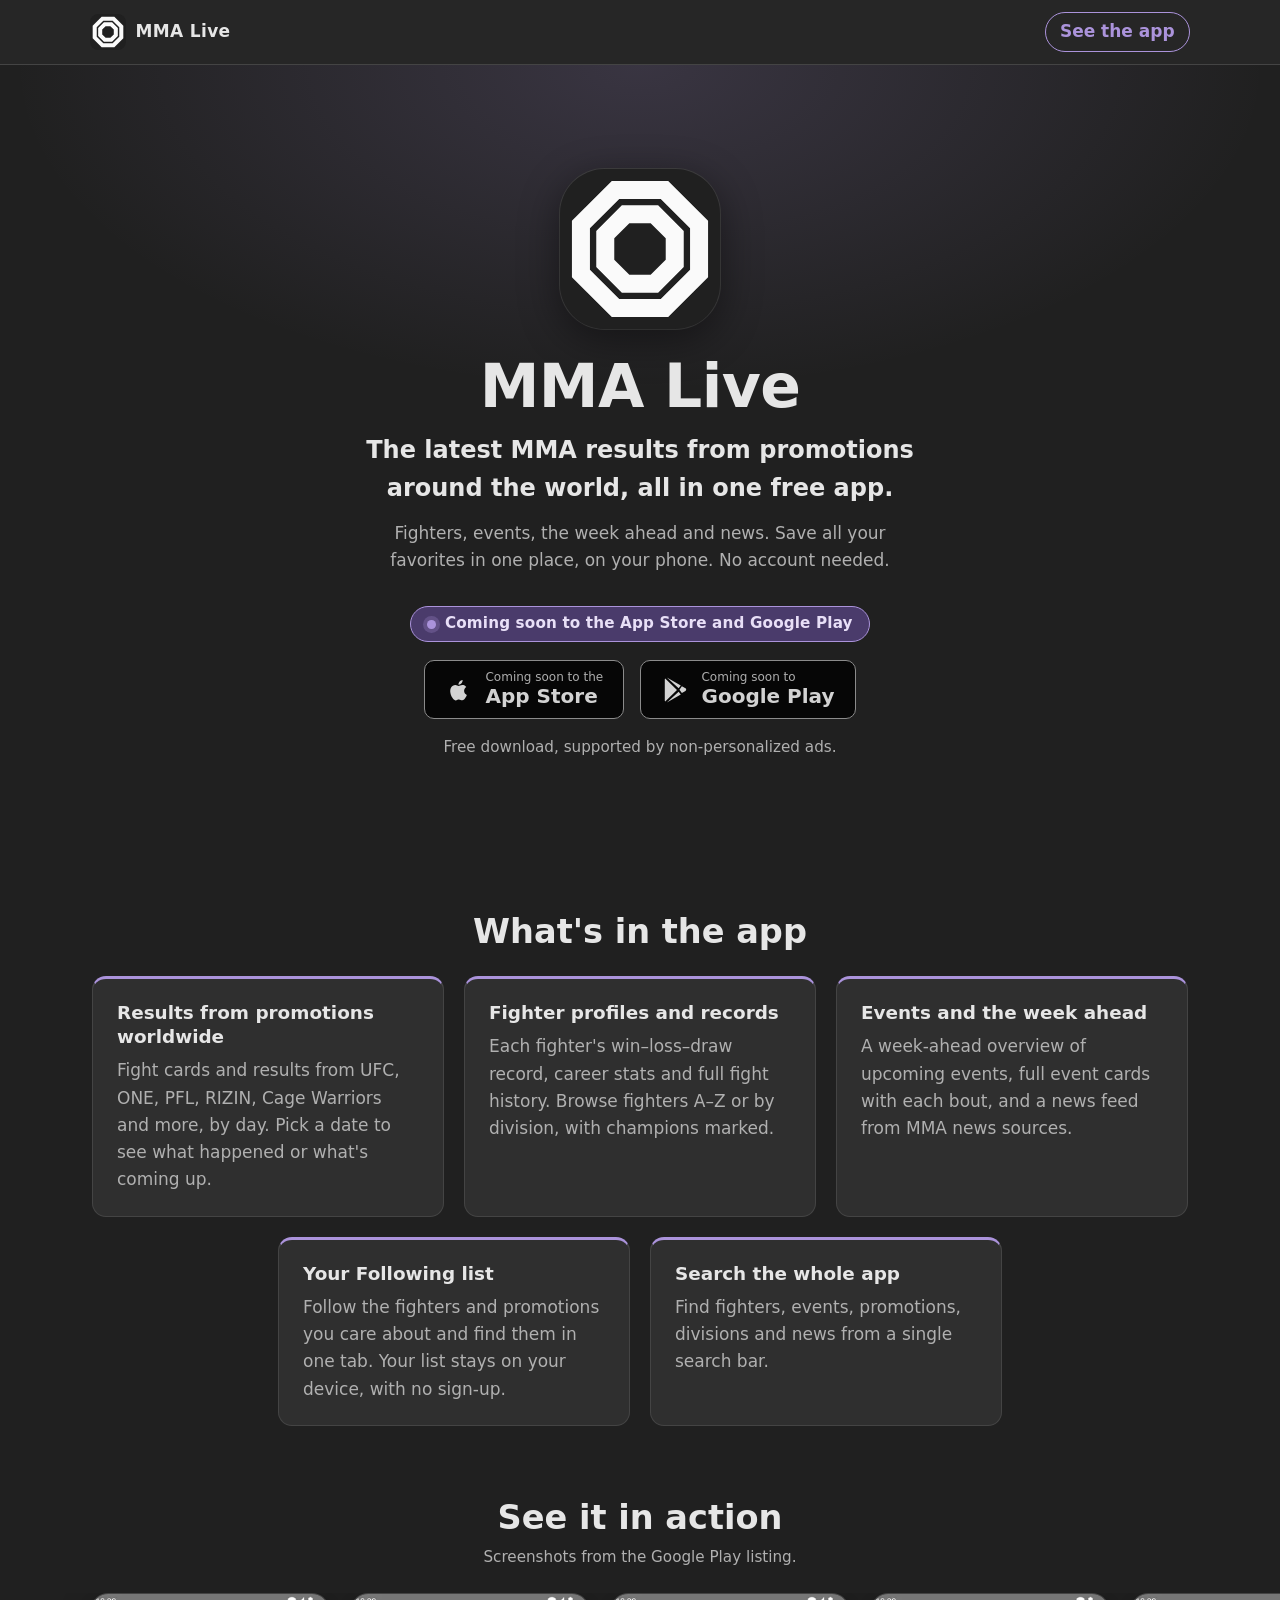
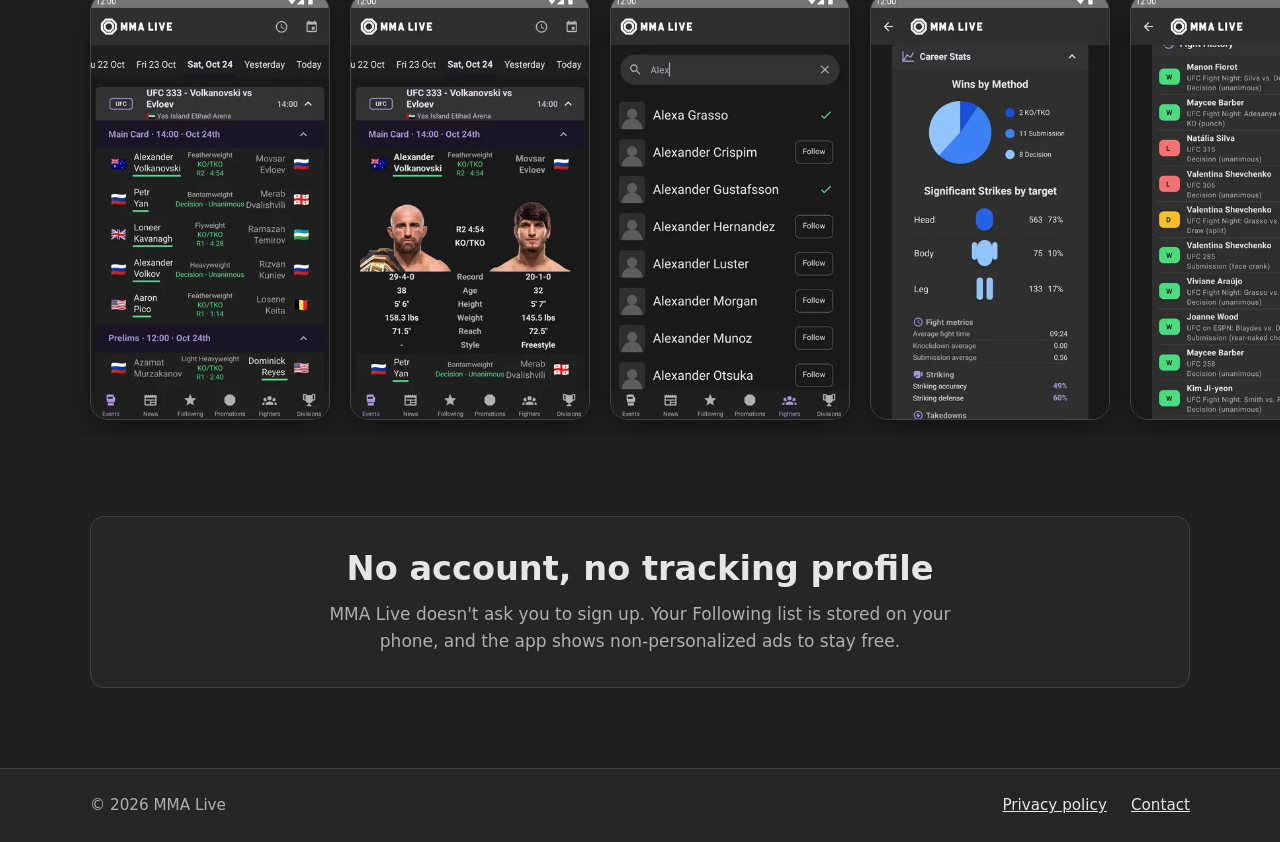
==== commit 67ea9239: "Point the header CTA at the screenshot gallery Kris approved renaming Get the app to See the app and" ====
--- a/index.html
+++ b/index.html
@@ -41,7 +41,7 @@
         <img src="/assets/icon.svg" alt="" width="36" height="36">
         <span>MMA Live</span>
       </a>
-      <a class="header-cta" href="#download">Get the app</a>
+      <a class="header-cta" href="#gallery">See the app</a>
     </div>
   </header>
 
@@ -103,9 +103,9 @@
     </section>
 
 
-    <section class="screens" aria-labelledby="screens-title">
+    <section class="screens" aria-labelledby="gallery">
       <div class="container">
-        <h2 id="screens-title">See it in action</h2>
+        <h2 id="gallery" tabindex="-1">See it in action</h2>
         <p class="screens-hint">Screenshots from the Google Play listing.</p>
       </div>
       <section class="shot-strip" aria-label="App screenshots, scrolls sideways" tabindex="0">
--- a/styles.css
+++ b/styles.css
@@ -30,7 +30,7 @@
 main { flex: 1 0 auto; }
 img, svg { display: block; max-width: 100%; }
 a { color: var(--primary); }
-a:focus-visible, .store-btn:focus-visible {
+a:focus-visible, .store-btn:focus-visible, #gallery:focus-visible {
   outline: 3px solid var(--primary);
   outline-offset: 3px;
   border-radius: 6px;
@@ -128,6 +128,8 @@
 
 /* Screenshot strip (Google Play phone set). Scrolls sideways at every width. */
 .screens { padding: 0 0 clamp(3rem, 8vw, 5rem); }
+/* Offset the gallery hash target so a sticky/fixed header cannot cover the heading. */
+#gallery { scroll-margin-top: 5rem; }
 .screens h2 { margin-bottom: .4rem; }
 .screens-hint { text-align: center; color: var(--text-muted); margin: 0 0 1.5rem; font-size: .95rem; }
 .shot-strip {
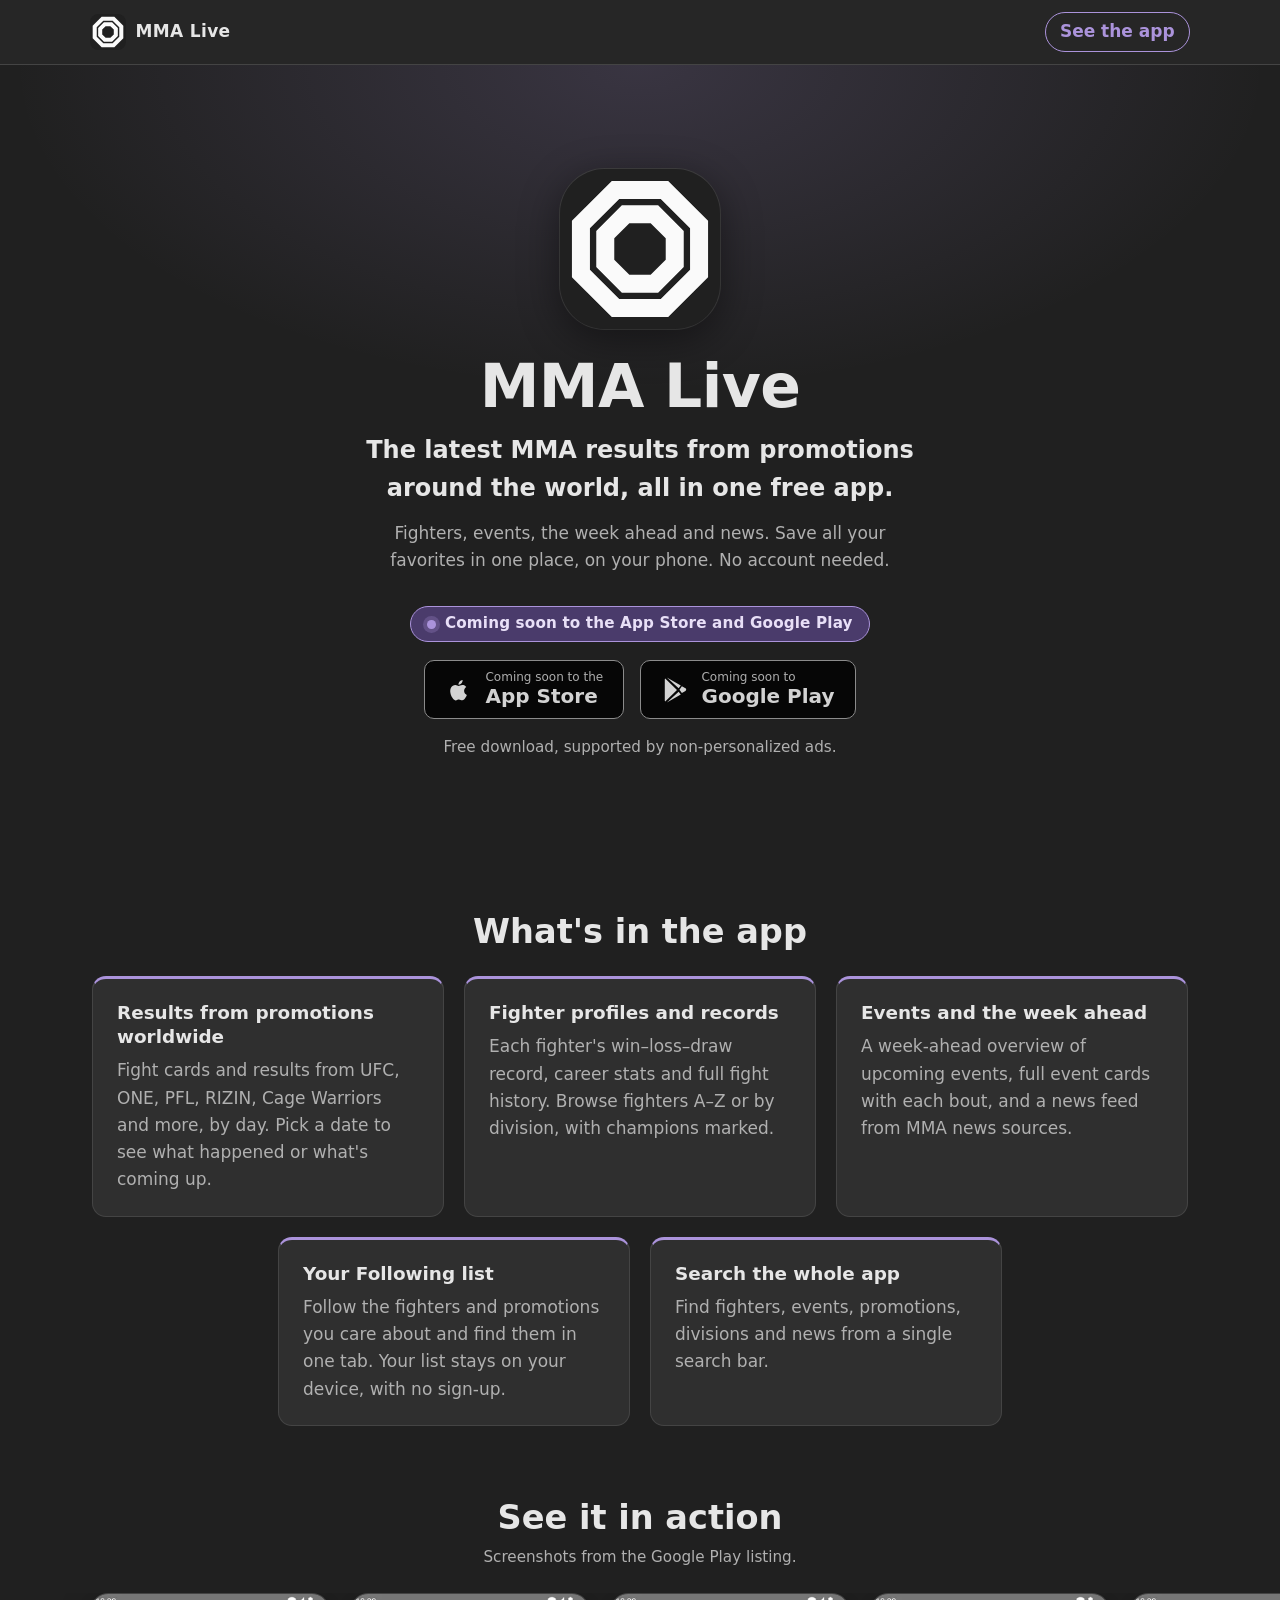
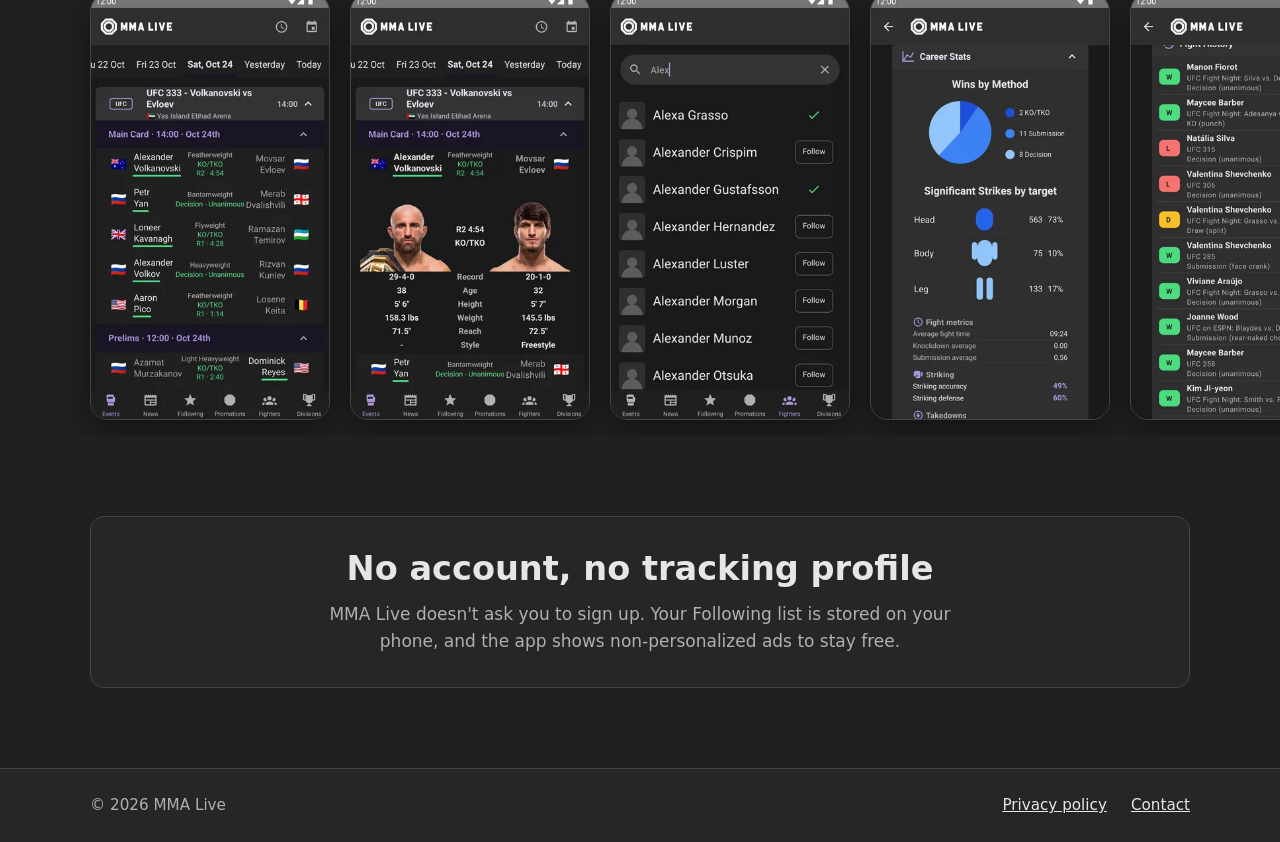
==== commit 2ddb190d: "Host privacy policy at mma-live.com/privacy" ====
--- a/index.html
+++ b/index.html
@@ -151,7 +151,7 @@
       <p>&copy; <span id="year">2026</span> MMA Live</p>
       <nav aria-label="Footer">
         <ul>
-          <li><a href="https://elpython13.github.io/mma-live-privacy-policy/">Privacy policy</a></li>
+          <li><a href="/privacy/">Privacy policy</a></li>
           <li><a href="mailto:dev.el.software.13@gmail.com">Contact</a></li>
         </ul>
       </nav>
